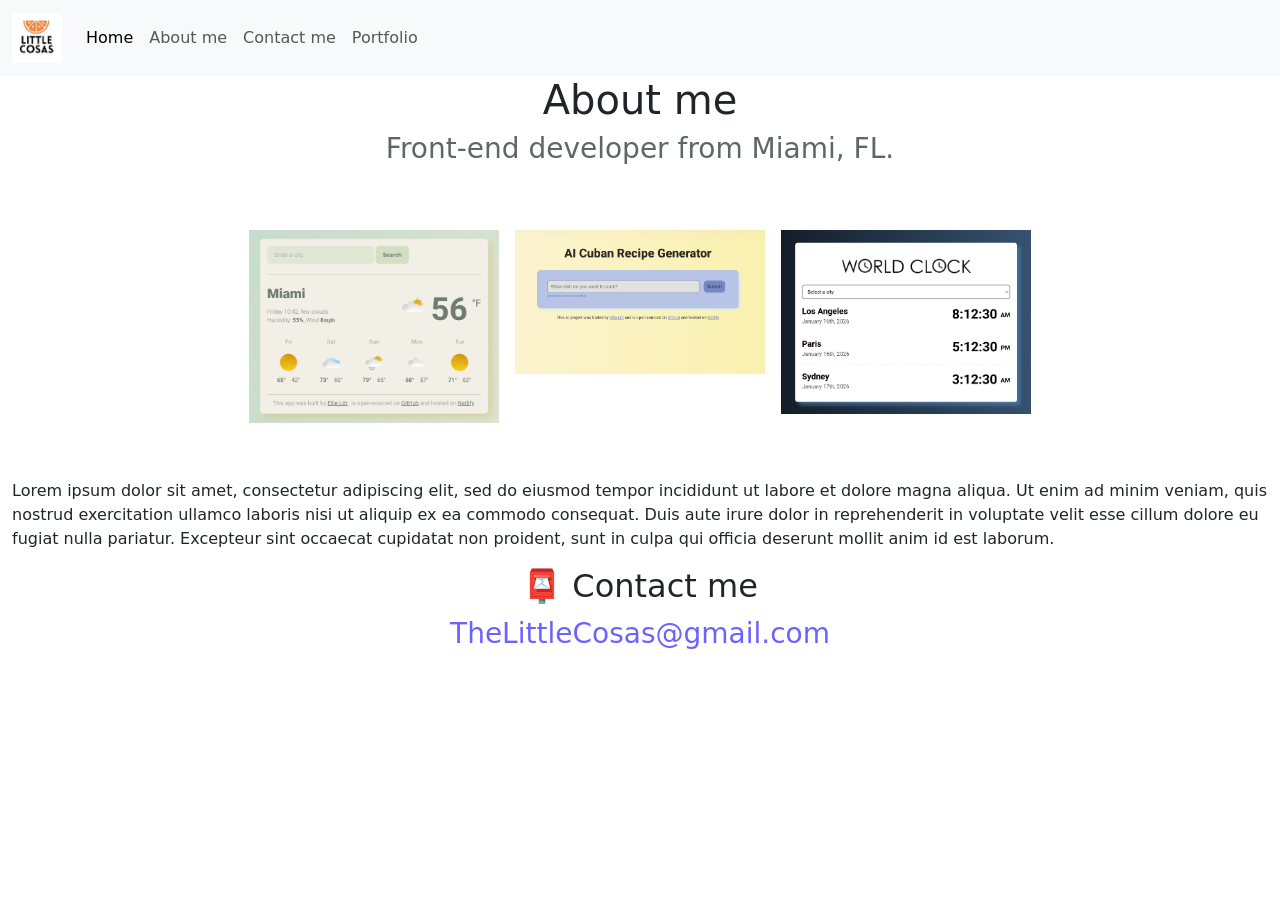
==== about.html @ 7da94a62 "edited for SEO and Responsiveness on mobile devices" ====
<!doctype html>
<html lang="en">
  <head>
    <meta charset="UTF-8" />
    <meta name="viewport" content="width=device-width, initial-scale=1.0" />
    <title>About Little Cosas Creative | Ellie Litt</title>
    <link rel="stylesheet" href="style.css" />
    <link
      href="https://cdn.jsdelivr.net/npm/bootstrap@5.3.0-alpha1/dist/css/bootstrap.min.css"
      rel="stylesheet"
      integrity="sha384-GLhlTQ8iRABdZLl6O3oVMWSktQOp6b7In1Zl3/Jr59b6EGGoI1aFkw7cmDA6j6gD"
      crossorigin="anonymous"
    />
    <script
      src="https://cdn.jsdelivr.net/npm/bootstrap@5.3.0-alpha1/dist/js/bootstrap.bundle.min.js"
      integrity="sha384-w76AqPfDkMBDXo30jS1Sgez6pr3x5MlQ1ZAGC+nuZB+EYdgRZgiwxhTBTkF7CXvN"
      crossorigin="anonymous"
    ></script>
  </head>
  <body>
    <nav class="navbar sticky-top navbar-expand-lg bg-body-tertiary">
      <div class="container-fluid">
        <a class="navbar-brand" href="/"
          ><img src="images/littlecosaslogo.jpg" alt="" class="logo"
        /></a>
        <button
          class="navbar-toggler"
          type="button"
          data-bs-toggle="collapse"
          data-bs-target="#navbarNavAltMarkup"
          aria-controls="navbarNavAltMarkup"
          aria-expanded="false"
          aria-label="Toggle navigation"
        >
          <span class="navbar-toggler-icon"></span>
        </button>
        <div class="collapse navbar-collapse" id="navbarNavAltMarkup">
          <div class="navbar-nav">
            <a class="nav-link active" aria-current="page" href="/">Home</a>
            <a class="nav-link" href="/about.html">About me</a>
            <a class="nav-link" href="/about.html#contact">Contact me</a>
            <a class="nav-link" href="/portfolio.html">Portfolio</a>
          </div>
        </div>
      </div>
    </nav>

    <h1>About me</h1>
    <h3>Front-end developer from Miami, FL.</h3>
    <div class="container-fluid d-flex justify-content-center p-5">
      <div class="row">
        <div class="col-sm-4 p-2">
          <img
            src="images/weatherappss.png"
            alt="Weather App"
            class="screenshot"
          />
        </div>
        <div class="col-sm-4 p-2">
          <img
            src="images/airecipess.png"
            alt="AI Recipe Generator"
            class="screenshot"
          />
        </div>
        <div class="col-sm-4 p-2">
          <img
            src="images/worldclockss.png"
            alt="World Clock App"
            class="screenshot"
          />
        </div>
      </div>
    </div>
    <div class="container-fluid d-flex justify-content-evenly">
      <div class="row mb-3">
        <div class="col-sm-12 descriptions">
          Lorem ipsum dolor sit amet, consectetur adipiscing elit, sed do
          eiusmod tempor incididunt ut labore et dolore magna aliqua. Ut enim ad
          minim veniam, quis nostrud exercitation ullamco laboris nisi ut
          aliquip ex ea commodo consequat. Duis aute irure dolor in
          reprehenderit in voluptate velit esse cillum dolore eu fugiat nulla
          pariatur. Excepteur sint occaecat cupidatat non proident, sunt in
          culpa qui officia deserunt mollit anim id est laborum.
        </div>
      </div>
    </div>

    <div id="contact">
      <h2>📮 Contact me</h2>
      <a href="mailto:thelittlecosas@gmail.com" class="email-link">
        TheLittleCosas@gmail.com
      </a>
    </div>
  </body>
</html>
---- style.css ----
:root {
  --primary-color: #6c63ff;
  --secondary-color: #f5f2fe;
  --box-shadow: 0 5px 10px rgba(0, 0, 0, 0.3);
}

body {
  margin: 60px auto;
  max-width: 100%;
}

.content {
  max-width: 85%;
  margin: 0 auto;
  padding: 10px 30px;
  background: white;
  border-radius: 10px;
}

h1,
h2,
h3 {
  text-align: center;
  margin: 0;
}

h1 {
  font-size: 100 px;
}

h2 {
  font-size: 48px;
}

h3 {
  font-size: 24px;
  opacity: 0.7;
}

p {
  background: var(--secondary-color);
  padding: 20px;
  border-radius: 4px;
  font-size: 18px;
  line-height: 1.5;
  text-align: center;
}

.logo {
  max-width: 50px;
}

.screenshot {
  max-width: 250px;
}

.navigation-links {
  display: flex;
  margin-top: 40px;
  justify-content: center;
}

.navigation-links a {
  margin: 20px;
  border-radius: 4px;
  padding: 20px 15px;
  text-decoration: none;
  text-transform: capitalize;
}

.contact-link {
  background: var(--primary-color);
  box-shadow: var(--box-shadow);
  color: white;
}

.about-link {
  color: var(--primary-color);
  border: 1px solid var(--primary-color);
}

.homepage-link {
  color: var(--primary-color);
  text-align: center;
  display: block;
}

.about-paragraphs {
  display: flex;
  margin: 30px 0;
}

.about-paragraphs p {
  margin: 10px;
}

.email-link {
  display: flex;
  justify-content: center;
  color: var(--primary-color);
  font-size: 28px;
  text-decoration: none;
}

.email-link:hover {
  text-decoration: underline;
}


@media (max-width: 900px) {
  .descriptions {
    text-align: center;
  }
  .navigation-links {
    text-align: center;
  }
  h1 {
    font-size: 40px !important;
  }
  
  
}
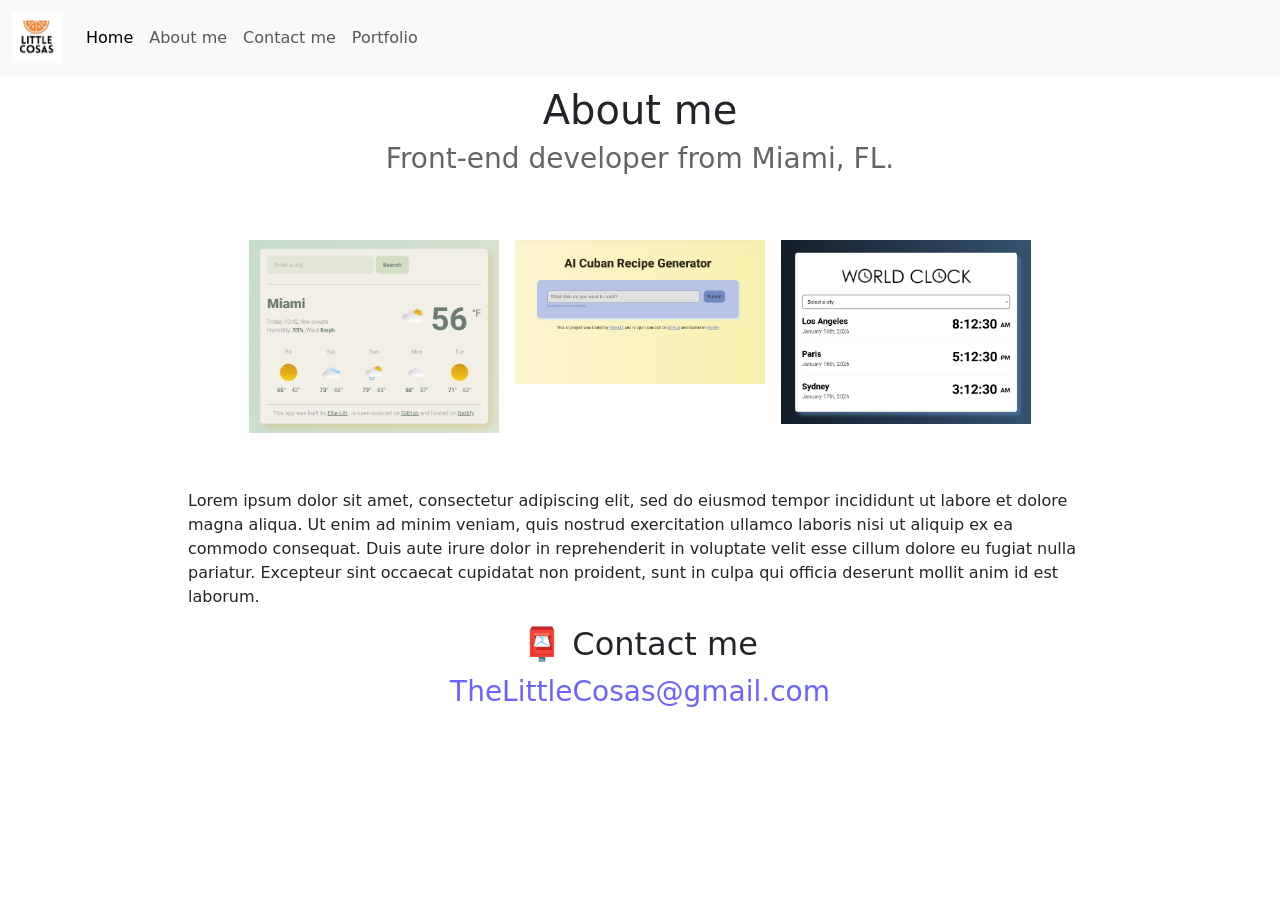
==== commit a736f33a: "added a div for mobile experience" ====
--- a/about.html
+++ b/about.html
@@ -44,53 +44,56 @@
         </div>
       </div>
     </nav>
-
-    <h1>About me</h1>
-    <h3>Front-end developer from Miami, FL.</h3>
-    <div class="container-fluid d-flex justify-content-center p-5">
-      <div class="row">
-        <div class="col-sm-4 p-2">
-          <img
-            src="images/weatherappss.png"
-            alt="Weather App"
-            class="screenshot"
-          />
-        </div>
-        <div class="col-sm-4 p-2">
-          <img
-            src="images/airecipess.png"
-            alt="AI Recipe Generator"
-            class="screenshot"
-          />
-        </div>
-        <div class="col-sm-4 p-2">
-          <img
-            src="images/worldclockss.png"
-            alt="World Clock App"
-            class="screenshot"
-          />
+    <div class="content">
+      <h1>About me</h1>
+      <h3>Front-end developer from Miami, FL.</h3>
+      <div class="container-fluid d-flex justify-content-center p-5">
+        <div class="row">
+          <div class="col-sm-4 p-2">
+            <img
+              src="images/weatherappss.png"
+              alt="Weather App"
+              class="screenshot"
+            />
+          </div>
+          <div class="col-sm-4 p-2">
+            <img
+              src="images/airecipess.png"
+              alt="AI Recipe Generator"
+              class="screenshot"
+            />
+          </div>
+          <div class="col-sm-4 p-2">
+            <img
+              src="images/worldclockss.png"
+              alt="World Clock App"
+              class="screenshot"
+            />
+          </div>
         </div>
       </div>
-    </div>
-    <div class="container-fluid d-flex justify-content-evenly">
-      <div class="row mb-3">
-        <div class="col-sm-12 descriptions">
-          Lorem ipsum dolor sit amet, consectetur adipiscing elit, sed do
-          eiusmod tempor incididunt ut labore et dolore magna aliqua. Ut enim ad
-          minim veniam, quis nostrud exercitation ullamco laboris nisi ut
-          aliquip ex ea commodo consequat. Duis aute irure dolor in
-          reprehenderit in voluptate velit esse cillum dolore eu fugiat nulla
-          pariatur. Excepteur sint occaecat cupidatat non proident, sunt in
-          culpa qui officia deserunt mollit anim id est laborum.
+      <div class="about-me-text">
+        <div class="container-fluid d-flex justify-content-evenly">
+          <div class="row mb-3">
+            <div class="col-sm-12 descriptions">
+              Lorem ipsum dolor sit amet, consectetur adipiscing elit, sed do
+              eiusmod tempor incididunt ut labore et dolore magna aliqua. Ut
+              enim ad minim veniam, quis nostrud exercitation ullamco laboris
+              nisi ut aliquip ex ea commodo consequat. Duis aute irure dolor in
+              reprehenderit in voluptate velit esse cillum dolore eu fugiat
+              nulla pariatur. Excepteur sint occaecat cupidatat non proident,
+              sunt in culpa qui officia deserunt mollit anim id est laborum.
+            </div>
+          </div>
         </div>
       </div>
-    </div>
 
-    <div id="contact">
-      <h2>📮 Contact me</h2>
-      <a href="mailto:thelittlecosas@gmail.com" class="email-link">
-        TheLittleCosas@gmail.com
-      </a>
+      <div id="contact">
+        <h2>📮 Contact me</h2>
+        <a href="mailto:thelittlecosas@gmail.com" class="email-link">
+          TheLittleCosas@gmail.com
+        </a>
+      </div>
     </div>
   </body>
 </html>
--- a/style.css
+++ b/style.css
@@ -105,6 +105,11 @@
 .email-link:hover {
   text-decoration: underline;
 }
+.about-me-text{
+  margin: 0 auto;
+  padding-left: 50px;
+  padding-right: 50px;
+}
 
 
 @media (max-width: 900px) {
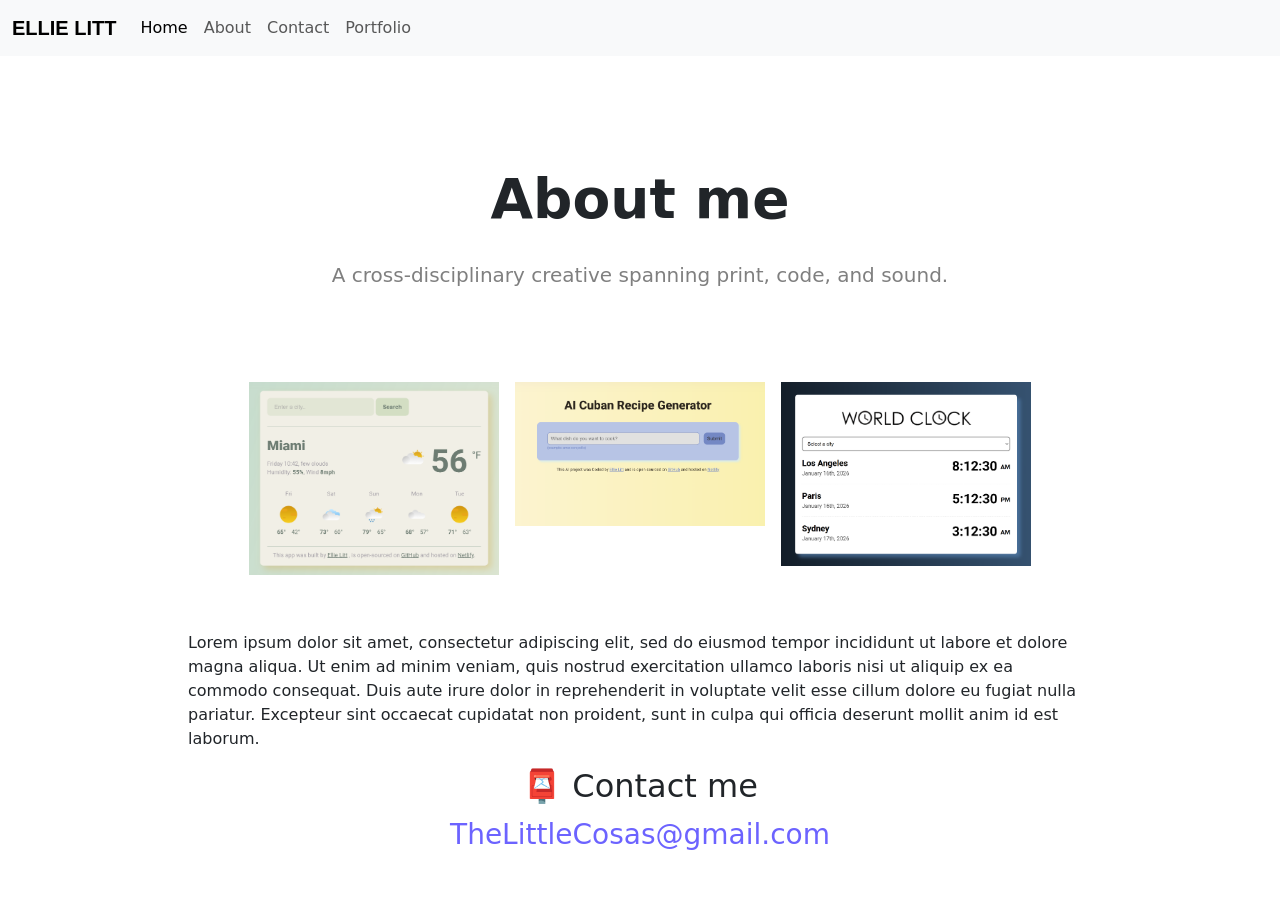
==== commit 6f8534c7: "Updated the portfolio pages with actual work and linked it to the index page." ====
--- a/about.html
+++ b/about.html
@@ -20,9 +20,7 @@
   <body>
     <nav class="navbar sticky-top navbar-expand-lg bg-body-tertiary">
       <div class="container-fluid">
-        <a class="navbar-brand" href="/"
-          ><img src="images/littlecosaslogo.jpg" alt="" class="logo"
-        /></a>
+        <a class="navbar-brand nav-logo-text" href="/">ELLIE LITT</a>
         <button
           class="navbar-toggler"
           type="button"
@@ -37,16 +35,22 @@
         <div class="collapse navbar-collapse" id="navbarNavAltMarkup">
           <div class="navbar-nav">
             <a class="nav-link active" aria-current="page" href="/">Home</a>
-            <a class="nav-link" href="/about.html">About me</a>
-            <a class="nav-link" href="/about.html#contact">Contact me</a>
+            <a class="nav-link" href="/about.html">About</a>
+            <a class="nav-link" href="/about.html#contact">Contact</a>
             <a class="nav-link" href="/portfolio.html">Portfolio</a>
           </div>
         </div>
       </div>
     </nav>
     <div class="content">
-      <h1>About me</h1>
-      <h3>Front-end developer from Miami, FL.</h3>
+      <div class="hero">
+        <h1>
+          About me
+        </h1>
+
+        <p>A cross-disciplinary creative spanning print, code, and sound.</p>
+      </div>
+      
       <div class="container-fluid d-flex justify-content-center p-5">
         <div class="row">
           <div class="col-sm-4 p-2">
--- a/style.css
+++ b/style.css
@@ -2,11 +2,13 @@
   --primary-color: #6c63ff;
   --secondary-color: #f5f2fe;
   --box-shadow: 0 5px 10px rgba(0, 0, 0, 0.3);
+  --font-family: "Inter", sans-serif;
 }
 
 body {
   margin: 60px auto;
   max-width: 100%;
+  font-family: var(--font-family);
 }
 
 .content {
@@ -15,6 +17,10 @@
   padding: 10px 30px;
   background: white;
   border-radius: 10px;
+}
+.nav-logo-text {
+  font-family: var(--font-family);
+  font-weight: 900 !important;
 }
 
 h1,
@@ -69,14 +75,17 @@
 }
 
 .contact-link {
-  background: var(--primary-color);
-  box-shadow: var(--box-shadow);
+  background: black;
+
   color: white;
+  border-radius: 12px !important;
 }
 
 .about-link {
-  color: var(--primary-color);
-  border: 1px solid var(--primary-color);
+  color: rgba(0, 0, 0, 0.5);
+  border: 1px solid rgba(0, 0, 0, 0.4);
+
+  border-radius: 12px !important;
 }
 
 .homepage-link {
@@ -105,12 +114,11 @@
 .email-link:hover {
   text-decoration: underline;
 }
-.about-me-text{
+.about-me-text {
   margin: 0 auto;
   padding-left: 50px;
   padding-right: 50px;
 }
-
 
 @media (max-width: 900px) {
   .descriptions {
@@ -122,6 +130,18 @@
   h1 {
     font-size: 40px !important;
   }
-  
-  
 }
+
+.hero {
+  padding-top: 100px !important;
+}
+
+.hero h1 {
+  font-weight: 700;
+  font-size: 55px;
+}
+.hero p {
+  background-color: white;
+  font-size: 20px;
+  color: rgba(0, 0, 0, 0.5);
+}
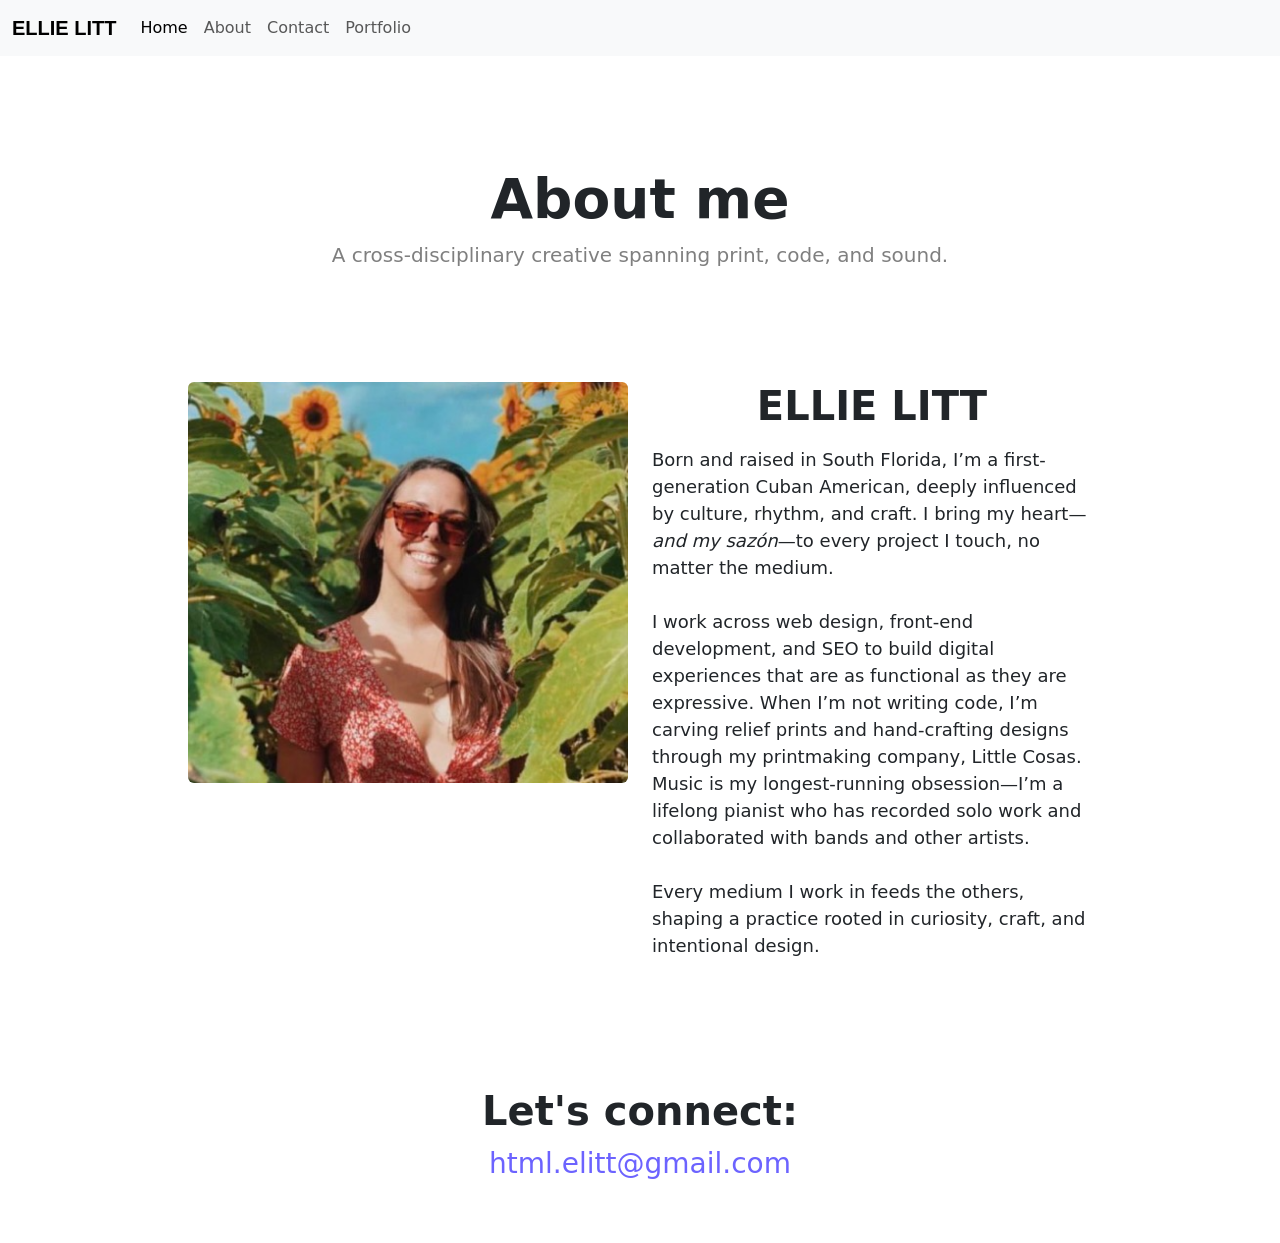
==== commit 25000c2b: "cleaned up the portfolio page, links and css" ====
--- a/about.html
+++ b/about.html
@@ -44,58 +44,49 @@
     </nav>
     <div class="content">
       <div class="hero">
-        <h1>
-          About me
-        </h1>
+        <h1>About me</h1>
 
         <p>A cross-disciplinary creative spanning print, code, and sound.</p>
       </div>
-      
-      <div class="container-fluid d-flex justify-content-center p-5">
-        <div class="row">
-          <div class="col-sm-4 p-2">
-            <img
-              src="images/weatherappss.png"
-              alt="Weather App"
-              class="screenshot"
-            />
-          </div>
-          <div class="col-sm-4 p-2">
-            <img
-              src="images/airecipess.png"
-              alt="AI Recipe Generator"
-              class="screenshot"
-            />
-          </div>
-          <div class="col-sm-4 p-2">
-            <img
-              src="images/worldclockss.png"
-              alt="World Clock App"
-              class="screenshot"
-            />
-          </div>
-        </div>
-      </div>
-      <div class="about-me-text">
+
+      <div class="container-fluid d-flex justify-content-center p-5"></div>
+      <div class="about-me-text pb-5">
         <div class="container-fluid d-flex justify-content-evenly">
           <div class="row mb-3">
-            <div class="col-sm-12 descriptions">
-              Lorem ipsum dolor sit amet, consectetur adipiscing elit, sed do
-              eiusmod tempor incididunt ut labore et dolore magna aliqua. Ut
-              enim ad minim veniam, quis nostrud exercitation ullamco laboris
-              nisi ut aliquip ex ea commodo consequat. Duis aute irure dolor in
-              reprehenderit in voluptate velit esse cillum dolore eu fugiat
-              nulla pariatur. Excepteur sint occaecat cupidatat non proident,
-              sunt in culpa qui officia deserunt mollit anim id est laborum.
+            <div class="col-sm-6 descriptions">
+              <img
+                src="images/ellie-sunflower.png"
+                alt="Ellie Litt"
+                class="img-fluid rounded mx-auto d-block"
+              />
+            </div>
+            <div class="col-sm-6 descriptions">
+              <h2>ELLIE LITT</h2>
+              <p class="pt-2">
+                Born and raised in South Florida, I’m a first-generation Cuban
+                American, deeply influenced by culture, rhythm, and craft. I
+                bring my heart—<i>and my sazón</i>—to every project I touch, no
+                matter the medium. <br /><br />
+                I work across web design, front-end development, and SEO to
+                build digital experiences that are as functional as they are
+                expressive. When I’m not writing code, I’m carving relief prints
+                and hand-crafting designs through my printmaking company, Little
+                Cosas. Music is my longest-running obsession—I’m a lifelong
+                pianist who has recorded solo work and collaborated with bands
+                and other artists.<br /><br />
+                Every medium I work in feeds the others, shaping a practice
+                rooted in curiosity, craft, and intentional design.
+              </p>
             </div>
           </div>
         </div>
       </div>
 
-      <div id="contact">
-        <h2>📮 Contact me</h2>
-        <a href="mailto:thelittlecosas@gmail.com" class="email-link">
-          TheLittleCosas@gmail.com
+      <div id="contact" class="p-5">
+        <h2>Let's connect:</h2>
+
+        <a href="mailto:html.elitt@gmail.com" class="email-link">
+          html.elitt@gmail.com
         </a>
       </div>
     </div>
--- a/style.css
+++ b/style.css
@@ -44,12 +44,10 @@
 }
 
 p {
-  background: var(--secondary-color);
-  padding: 20px;
   border-radius: 4px;
   font-size: 18px;
   line-height: 1.5;
-  text-align: center;
+  text-align: left;
 }
 
 .logo {
@@ -144,4 +142,18 @@
   background-color: white;
   font-size: 20px;
   color: rgba(0, 0, 0, 0.5);
+  text-align: center;
 }
+
+h2 {
+  font-weight: 700 !important;
+  font-size: 40px !important;
+}
+
+.lc-photos{
+  max-width: 286px !important;
+}
+
+.ellie-solo-music-img{
+  height: 281px !important;
+}
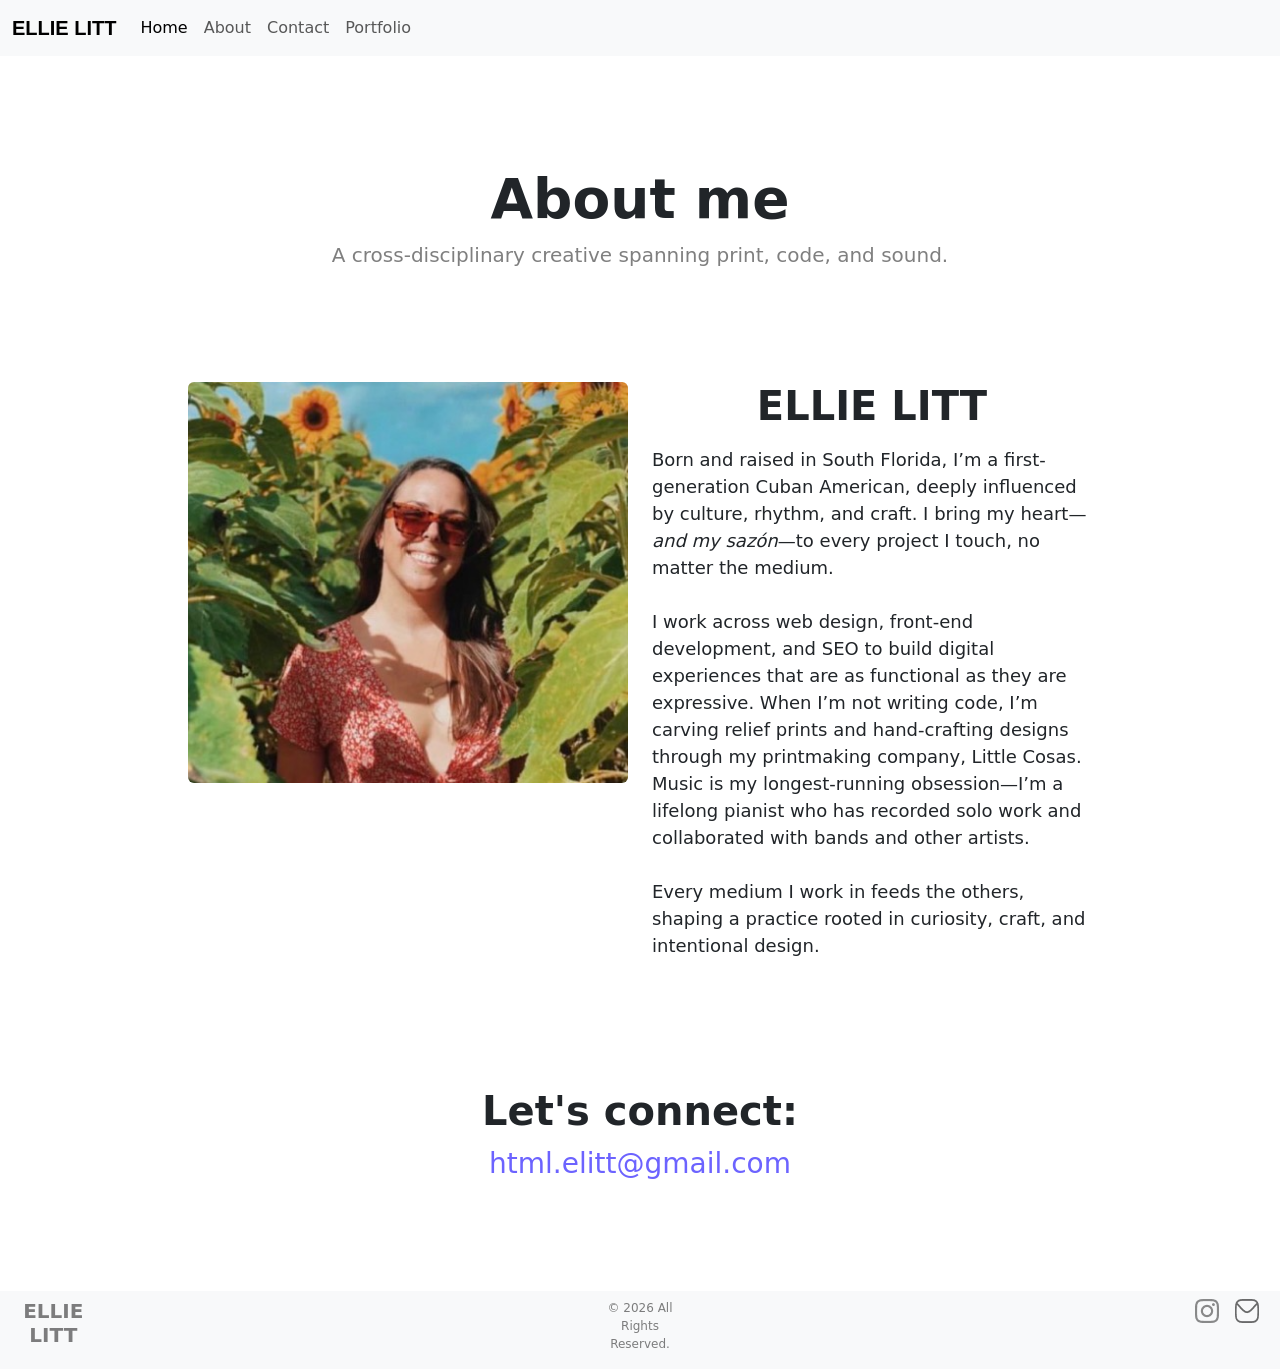
==== commit 31710093: "made responsive changes to the portfolio page and added footer to add pages." ====
--- a/about.html
+++ b/about.html
@@ -90,5 +90,35 @@
         </a>
       </div>
     </div>
+    <footer class="footer-container bg-body-tertiary container-fluid mt-5">
+      <div class="row d-flex justify-content-between">
+        <div class="col-sm-1">
+          <h4 class="footer-name text-center pt-2">ELLIE LITT</h4>
+        </div>
+        <div class="col-sm-1">
+          <p class="footer-c text-center pt-2">© 2026 All Rights Reserved.</p>
+        </div>
+        <div class="col-sm-1">
+          <div class="d-flex justify-content-center">
+            <a href="https://www.instagram.com/little.cosas/">
+            <img
+              src="/images/insta-icon.png"
+              title="Little Cosas Instagram"
+              class="p-2 d-block mx-auto"
+            />
+          </a>
+          <a href="mailto:html.elitt@gmail.com">
+            <img
+              src="/images/email-icon.png"
+              title="Email Ellie Litt"
+              class="p-2 d-block mx-auto"
+            />
+          </a>
+          </div>
+          
+        </div>
+        
+      </div>
+    </footer>
   </body>
 </html>
--- a/style.css
+++ b/style.css
@@ -119,6 +119,7 @@
 }
 
 @media (max-width: 900px) {
+
   .descriptions {
     text-align: center;
   }
@@ -127,6 +128,23 @@
   }
   h1 {
     font-size: 40px !important;
+  }
+  h2 {
+    font-size: 25px !important;
+  }
+  .about-me-text {
+    width: 100% !important;
+    padding: 10px !important;
+    text-align: center !important;;
+  }
+  .app-card{
+    margin-bottom: 10px;
+  }
+  .lc-button{
+    width: 100% !important;
+  }
+  .footer-icons{
+    justify-content: center !important;;
   }
 }
 
@@ -157,3 +175,19 @@
 .ellie-solo-music-img{
   height: 281px !important;
 }
+
+.footer-container{
+  width: 100% !important;
+}
+.footer-name{
+  font-weight: 700 !important;
+  font-size: 20px !important;
+  color: rgba(0, 0, 0, 0.5);
+  margin-bottom: 0;
+}
+.footer-c{
+  
+  font-size: 12px;
+  color: rgba(0, 0, 0, 0.5);
+  
+}
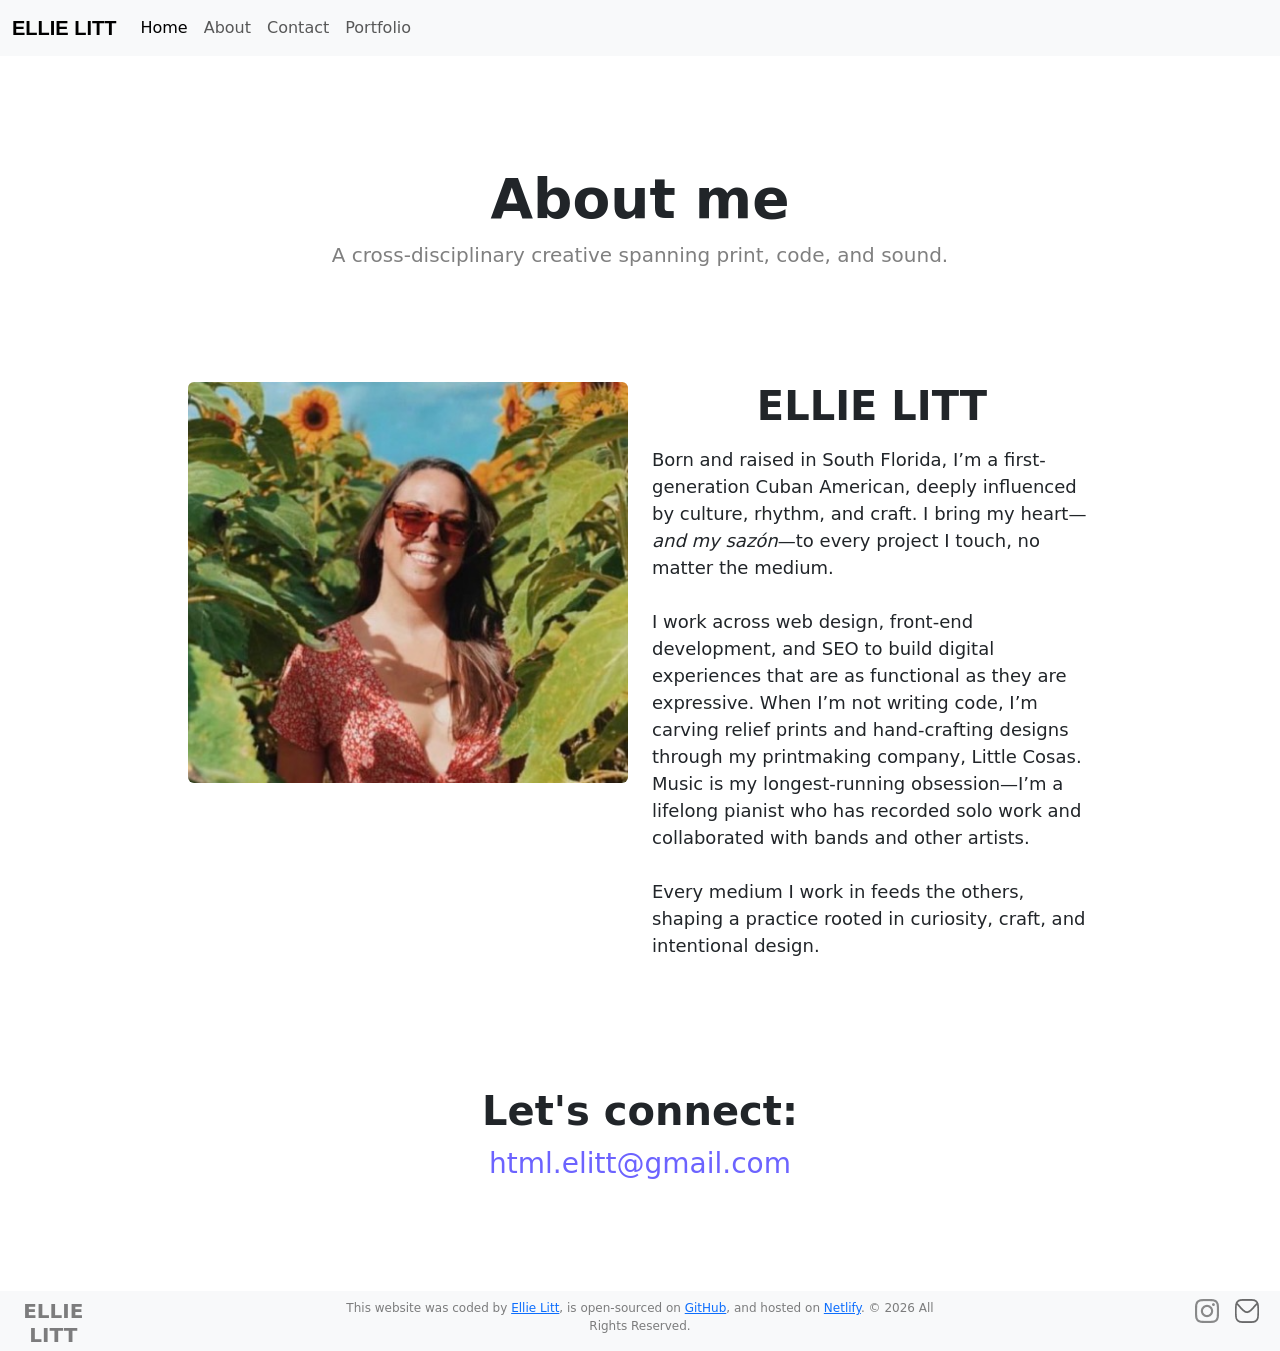
==== commit 783ee587: "edited footer on all pages with links" ====
--- a/about.html
+++ b/about.html
@@ -3,7 +3,11 @@
   <head>
     <meta charset="UTF-8" />
     <meta name="viewport" content="width=device-width, initial-scale=1.0" />
-    <title>About Little Cosas Creative | Ellie Litt</title>
+    <title>ABOUT | ELLIE LITT</title>
+    <meta
+      name="description"
+      content="Learn more about Ellie Litt and discovery how to contact her to get a project started."
+    />
     <link rel="stylesheet" href="style.css" />
     <link
       href="https://cdn.jsdelivr.net/npm/bootstrap@5.3.0-alpha1/dist/css/bootstrap.min.css"
@@ -95,8 +99,12 @@
         <div class="col-sm-1">
           <h4 class="footer-name text-center pt-2">ELLIE LITT</h4>
         </div>
-        <div class="col-sm-1">
-          <p class="footer-c text-center pt-2">© 2026 All Rights Reserved.</p>
+        <div class="col-sm-6 pt-2">
+          <p class=" footer-c text-center">
+          
+            This website was coded by <a href="https://github.com/htm-ellie">Ellie Litt</a>, is open-sourced on <a href="https://github.com/htm-ellie/ellie-litt-creative"> GitHub</a>, and hosted on <a href="https://www.netlify.com/">Netlify</a>. © 2026 All Rights Reserved.
+          </p>
+            
         </div>
         <div class="col-sm-1">
           <div class="d-flex justify-content-center">
@@ -119,6 +127,7 @@
         </div>
         
       </div>
+      
     </footer>
   </body>
 </html>
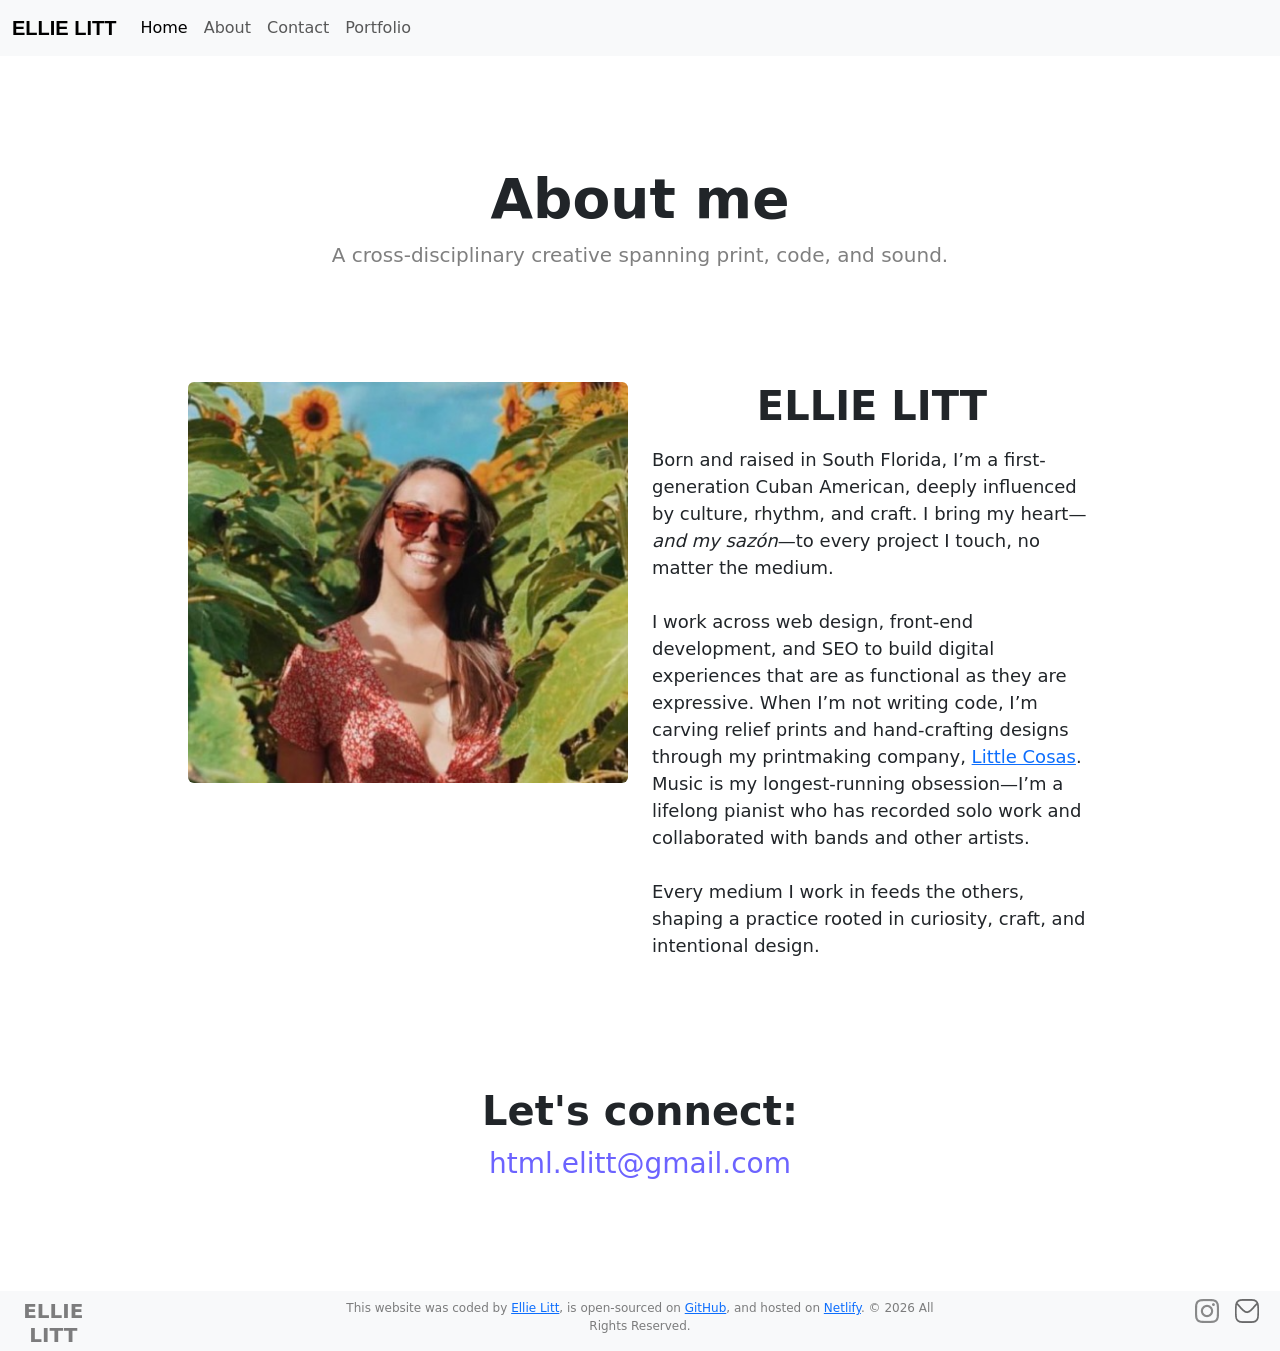
==== commit 8145ef91: "fixed links to target=_blank and added other links" ====
--- a/about.html
+++ b/about.html
@@ -74,8 +74,7 @@
                 I work across web design, front-end development, and SEO to
                 build digital experiences that are as functional as they are
                 expressive. When I’m not writing code, I’m carving relief prints
-                and hand-crafting designs through my printmaking company, Little
-                Cosas. Music is my longest-running obsession—I’m a lifelong
+                and hand-crafting designs through my printmaking company, <a href="https://www.instagram.com/little.cosas/" target="_blank" Title="Little Cosas Instagram">Little Cosas</a>. Music is my longest-running obsession—I’m a lifelong
                 pianist who has recorded solo work and collaborated with bands
                 and other artists.<br /><br />
                 Every medium I work in feeds the others, shaping a practice
@@ -102,7 +101,10 @@
         <div class="col-sm-6 pt-2">
           <p class=" footer-c text-center">
           
-            This website was coded by <a href="https://github.com/htm-ellie">Ellie Litt</a>, is open-sourced on <a href="https://github.com/htm-ellie/ellie-litt-creative"> GitHub</a>, and hosted on <a href="https://www.netlify.com/">Netlify</a>. © 2026 All Rights Reserved.
+            This website was coded by <a href="https://github.com/htm-ellie" title="Ellie on GitHub"
+                  target="_blank">Ellie Litt</a>, is open-sourced on <a href="https://github.com/htm-ellie/ellie-litt-creative" title="View GitHub Project"
+                  target="_blank"> GitHub</a>, and hosted on <a href="https://www.netlify.com/" title="Go to Netlify"
+                  target="_blank">Netlify</a>. © 2026 All Rights Reserved.
           </p>
             
         </div>
@@ -128,6 +130,6 @@
         
       </div>
       
-    </footer>
+    </footer>  
   </body>
 </html>
